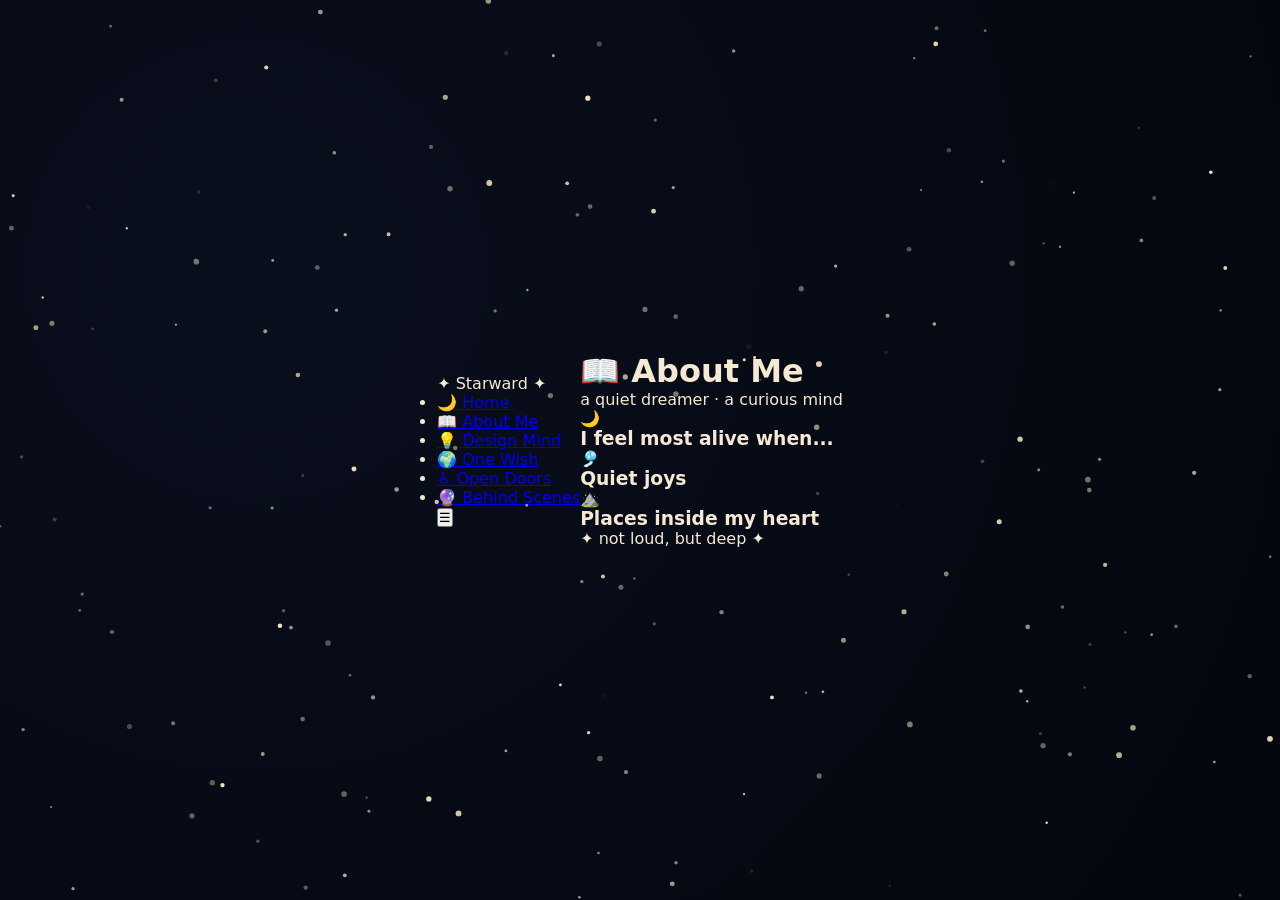
==== personal website/about.html @ 09ccd5ad "rename" ====
<!DOCTYPE html>
<html lang="en">
<head>
    <meta charset="UTF-8">
    <meta name="viewport" content="width=device-width, initial-scale=1.0">
    <title>📖 About Me | Starlight Journey</title>
    <link rel="stylesheet" href="styles.css">
</head>
<body>

    <canvas id="starCanvas"></canvas>

    <header>
        <nav>
            <div class="logo">✦ Starward ✦</div>
            <ul class="nav-links">
                <li><a href="index.html">🌙 Home</a></li>
                <li><a href="about.html" class="active">📖 About Me</a></li>
                <li><a href="design-thinking.html">💡 Design Mind</a></li>
                <li><a href="global-goal.html">🌍 One Wish</a></li>
                <li><a href="accessibility.html">♿ Open Doors</a></li>
                <li><a href="behind-the-curtain.html">🔮 Behind Scenes</a></li>
            </ul>
            <button class="menu-toggle" id="menuToggle">☰</button>
        </nav>
    </header>

    <main class="page-container">
        <div class="page-header">
            <h1>📖 About Me</h1>
            <p>a quiet dreamer · a curious mind</p>
        </div>

        <div class="card-grid">
            <div class="card" onclick="toggleDetails('bookDetail')">
                <div class="card-icon">🌙</div>
                <h3>I feel most alive when...</h3>
                <div id="bookDetail" class="card-detail hidden">reading under warm light · walking in light rain · listening to piano at midnight</div>
            </div>

            <div class="card" onclick="toggleDetails('filmDetail')">
                <div class="card-icon">🎐</div>
                <h3>Quiet joys</h3>
                <div id="filmDetail" class="card-detail hidden">tea · 4am silence · handwritten notes · old photos</div>
            </div>

            <div class="card" onclick="toggleDetails('travelDetail')">
                <div class="card-icon">⛰️</div>
                <h3>Places inside my heart</h3>
                <div id="travelDetail" class="card-detail hidden">misty mountains · a small library by the sea · Tokyo at dusk</div>
            </div>
        </div>

        <div class="tiny-poem">
            ✦ not loud, but deep ✦
        </div>
    </main>

    <script src="script.js"></script>
</body>
</html>
---- personal website/styles.css ----
* {
    margin: 0;
    padding: 0;
    box-sizing: border-box;
}

body {
    font-family: 'Segoe UI', 'Poppins', system-ui, -apple-system, sans-serif;
    background: radial-gradient(circle at 20% 30%, #0a0f1e, #03060c);
    min-height: 100vh;
    display: flex;
    align-items: center;
    justify-content: center;
    overflow-x: hidden;
    color: #f5e9d3;
}

#starCanvas {
    position: fixed;
    top: 0;
    left: 0;
    width: 100%;
    height: 100%;
    z-index: 0;
    pointer-events: none;
}

.container {
    position: relative;
    z-index: 10;
    text-align: center;
    max-width: 800px;
    margin: 0 auto;
    padding: 2rem;
}

.character-wrapper {
    position: relative;
    display: inline-block;
    margin-bottom: 1rem;
    cursor: pointer;
    transition: transform 0.3s ease;
}

.character-wrapper:hover {
    transform: scale(1.02);
}

.character-img {
    width: 320px;
    max-width: 70vw;
    filter: drop-shadow(0 20px 30px rgba(0,0,0,0.5));
    transition: all 0.2s;
    animation: float 3s infinite ease-in-out;
}

@keyframes float {
    0% { transform: translateY(0px); }
    50% { transform: translateY(-12px); }
    100% { transform: translateY(0px); }
}

.glow-ring {
    position: absolute;
    top: 50%;
    left: 50%;
    width: 110%;
    height: 110%;
    border-radius: 50%;
    background: radial-gradient(circle, rgba(255,215,130,0.2) 0%, rgba(255,160,80,0) 80%);
    transform: translate(-50%, -50%);
    z-index: -1;
    animation: pulse 2.5s infinite;
}

@keyframes pulse {
    0% { opacity: 0.3; transform: translate(-50%, -50%) scale(0.9);}
    100% { opacity: 0; transform: translate(-50%, -50%) scale(1.4);}
}

.intro-text {
    margin: 1.5rem 0 1rem;
    min-height: 100px;
}

#typewriter {
    font-size: 2rem;
    font-weight: 500;
    letter-spacing: 1px;
    background: linear-gradient(135deg, #fff2d7, #ffcf9a);
    background-clip: text;
    -webkit-background-clip: text;
    color: transparent;
    white-space: pre-wrap;
    border-right: 2px solid #ffcf9a;
    display: inline-block;
    padding-right: 5px;
}

.sub {
    font-size: 0.8rem;
    opacity: 0.7;
    margin-top: 8px;
}

.action-buttons {
    display: flex;
    gap: 1.2rem;
    justify-content: center;
    flex-wrap: wrap;
    margin: 2rem 0 1rem;
}

.btn {
    background: rgba(30, 25, 55, 0.7);
    backdrop-filter: blur(8px);
    border: 1px solid rgba(255, 200, 120, 0.6);
    color: #ffecb3;
    padding: 0.7rem 1.6rem;
    border-radius: 60px;
    font-size: 1rem;
    font-weight: 500;
    cursor: pointer;
    transition: all 0.2s ease;
    box-shadow: 0 4px 12px rgba(0,0,0,0.2);
}

.btn:hover {
    background: #e9a86f;
    color: #1e1a2f;
    border-color: #ffdd99;
    transform: scale(1.05);
    box-shadow: 0 8px 20px rgba(233,168,111,0.3);
}

.speech-bubble {
    position: fixed;
    bottom: 15%;
    left: 50%;
    transform: translateX(-50%);
    background: #2e2a44e6;
    backdrop-filter: blur(12px);
    border-radius: 48px;
    padding: 12px 24px;
    font-size: 1.1rem;
    max-width: 80vw;
    text-align: center;
    color: #ffefcf;
    border: 1px solid #ffc285;
    box-shadow: 0 10px 25px rgba(0,0,0,0.3);
    z-index: 200;
    white-space: nowrap;
    pointer-events: none;
    font-weight: 500;
}

.hidden {
    display: none;
}

@media (max-width: 600px) {
    .character-img {
        width: 240px;
    }
    #typewriter {
        font-size: 1.4rem;
    }
    .btn {
        padding: 0.5rem 1.2rem;
        font-size: 0.9rem;
    }
    .speech-bubble {
        font-size: 0.9rem;
        white-space: normal;
        width: 80%;
    }
}
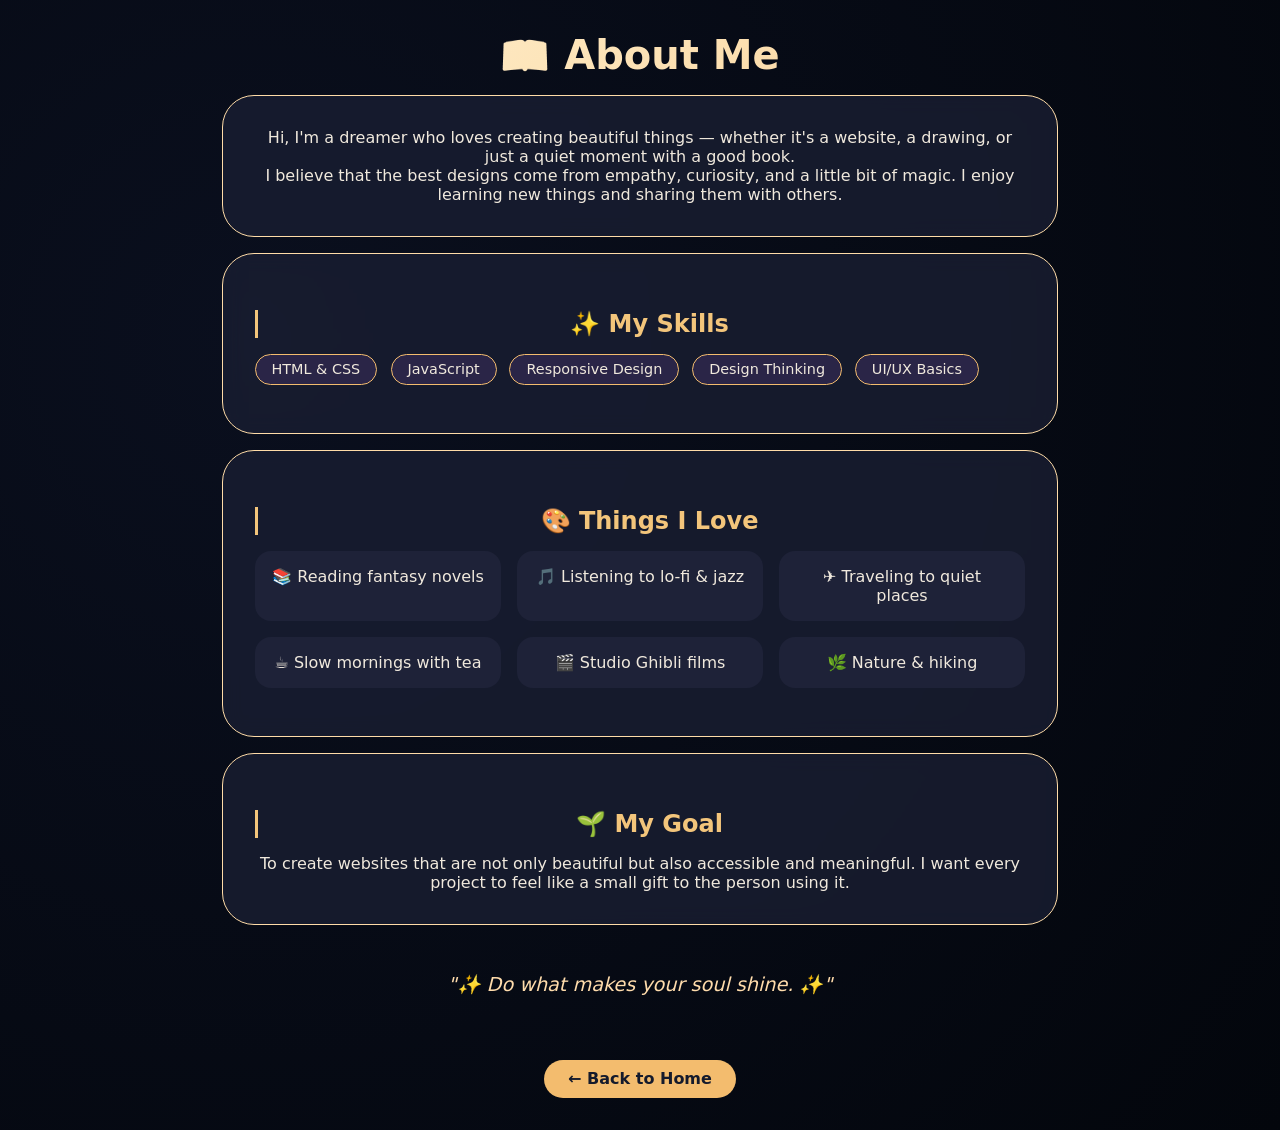
==== commit 28a86b17: "modify" ====
--- a/personal website/about.html
+++ b/personal website/about.html
@@ -3,59 +3,130 @@
 <head>
     <meta charset="UTF-8">
     <meta name="viewport" content="width=device-width, initial-scale=1.0">
-    <title>📖 About Me | Starlight Journey</title>
+    <title>About Me</title>
     <link rel="stylesheet" href="styles.css">
+    <style>
+        body {
+            background: radial-gradient(circle at 20% 30%, #0a0f1e, #03060c);
+            font-family: 'Segoe UI', system-ui, sans-serif;
+            color: #f0e9dd;
+            min-height: 100vh;
+        }
+        .container {
+            max-width: 900px;
+            margin: 0 auto;
+            padding: 2rem;
+        }
+        .about-card {
+            background: rgba(25, 30, 51, 0.8);
+            backdrop-filter: blur(10px);
+            border-radius: 2rem;
+            padding: 2rem;
+            margin: 1rem 0;
+            border: 1px solid #ffdca8;
+        }
+        h1 {
+            font-size: 2.5rem;
+            text-align: center;
+            background: linear-gradient(135deg, #fff0cf, #fad49c);
+            background-clip: text;
+            -webkit-background-clip: text;
+            color: transparent;
+        }
+        h2 {
+            color: #f3c57b;
+            border-left: 3px solid #f3c57b;
+            padding-left: 1rem;
+            margin: 1.5rem 0 1rem;
+        }
+        .skill-tags {
+            display: flex;
+            flex-wrap: wrap;
+            gap: 0.8rem;
+            margin: 1rem 0;
+        }
+        .skill {
+            background: #2a2547;
+            padding: 0.4rem 1rem;
+            border-radius: 30px;
+            font-size: 0.9rem;
+            border: 1px solid #f3bc6e;
+        }
+        .interest-list {
+            display: grid;
+            grid-template-columns: repeat(auto-fit, minmax(200px, 1fr));
+            gap: 1rem;
+            margin: 1rem 0;
+        }
+        .interest-item {
+            background: #1e2238;
+            padding: 1rem;
+            border-radius: 1rem;
+            text-align: center;
+        }
+        .quote {
+            font-style: italic;
+            text-align: center;
+            padding: 2rem;
+            font-size: 1.2rem;
+            color: #ffdcac;
+        }
+        .back-btn {
+            display: inline-block;
+            margin-top: 2rem;
+            padding: 0.6rem 1.5rem;
+            background: #f3bc6e;
+            color: #141a2c;
+            text-decoration: none;
+            border-radius: 40px;
+            font-weight: bold;
+        }
+    </style>
 </head>
 <body>
 
-    <canvas id="starCanvas"></canvas>
+<div class="container">
+    <h1>📖 About Me</h1>
+    
+    <div class="about-card">
+        <p>Hi, I'm a dreamer who loves creating beautiful things — whether it's a website, a drawing, or just a quiet moment with a good book.</p>
+        <p>I believe that the best designs come from empathy, curiosity, and a little bit of magic. I enjoy learning new things and sharing them with others.</p>
+    </div>
 
-    <header>
-        <nav>
-            <div class="logo">✦ Starward ✦</div>
-            <ul class="nav-links">
-                <li><a href="index.html">🌙 Home</a></li>
-                <li><a href="about.html" class="active">📖 About Me</a></li>
-                <li><a href="design-thinking.html">💡 Design Mind</a></li>
-                <li><a href="global-goal.html">🌍 One Wish</a></li>
-                <li><a href="accessibility.html">♿ Open Doors</a></li>
-                <li><a href="behind-the-curtain.html">🔮 Behind Scenes</a></li>
-            </ul>
-            <button class="menu-toggle" id="menuToggle">☰</button>
-        </nav>
-    </header>
+    <div class="about-card">
+        <h2>✨ My Skills</h2>
+        <div class="skill-tags">
+            <span class="skill">HTML & CSS</span>
+            <span class="skill">JavaScript</span>
+            <span class="skill">Responsive Design</span>
+            <span class="skill">Design Thinking</span>
+            <span class="skill">UI/UX Basics</span>
+        </div>
+    </div>
 
-    <main class="page-container">
-        <div class="page-header">
-            <h1>📖 About Me</h1>
-            <p>a quiet dreamer · a curious mind</p>
+    <div class="about-card">
+        <h2>🎨 Things I Love</h2>
+        <div class="interest-list">
+            <div class="interest-item">📚 Reading fantasy novels</div>
+            <div class="interest-item">🎵 Listening to lo-fi & jazz</div>
+            <div class="interest-item">✈️ Traveling to quiet places</div>
+            <div class="interest-item">☕ Slow mornings with tea</div>
+            <div class="interest-item">🎬 Studio Ghibli films</div>
+            <div class="interest-item">🌿 Nature & hiking</div>
         </div>
+    </div>
 
-        <div class="card-grid">
-            <div class="card" onclick="toggleDetails('bookDetail')">
-                <div class="card-icon">🌙</div>
-                <h3>I feel most alive when...</h3>
-                <div id="bookDetail" class="card-detail hidden">reading under warm light · walking in light rain · listening to piano at midnight</div>
-            </div>
+    <div class="about-card">
+        <h2>🌱 My Goal</h2>
+        <p>To create websites that are not only beautiful but also accessible and meaningful. I want every project to feel like a small gift to the person using it.</p>
+    </div>
 
-            <div class="card" onclick="toggleDetails('filmDetail')">
-                <div class="card-icon">🎐</div>
-                <h3>Quiet joys</h3>
-                <div id="filmDetail" class="card-detail hidden">tea · 4am silence · handwritten notes · old photos</div>
-            </div>
+    <div class="quote">
+        "✨ Do what makes your soul shine. ✨"
+    </div>
 
-            <div class="card" onclick="toggleDetails('travelDetail')">
-                <div class="card-icon">⛰️</div>
-                <h3>Places inside my heart</h3>
-                <div id="travelDetail" class="card-detail hidden">misty mountains · a small library by the sea · Tokyo at dusk</div>
-            </div>
-        </div>
+    <a href="index.html" class="back-btn">← Back to Home</a>
+</div>
 
-        <div class="tiny-poem">
-            ✦ not loud, but deep ✦
-        </div>
-    </main>
-
-    <script src="script.js"></script>
 </body>
 </html>
